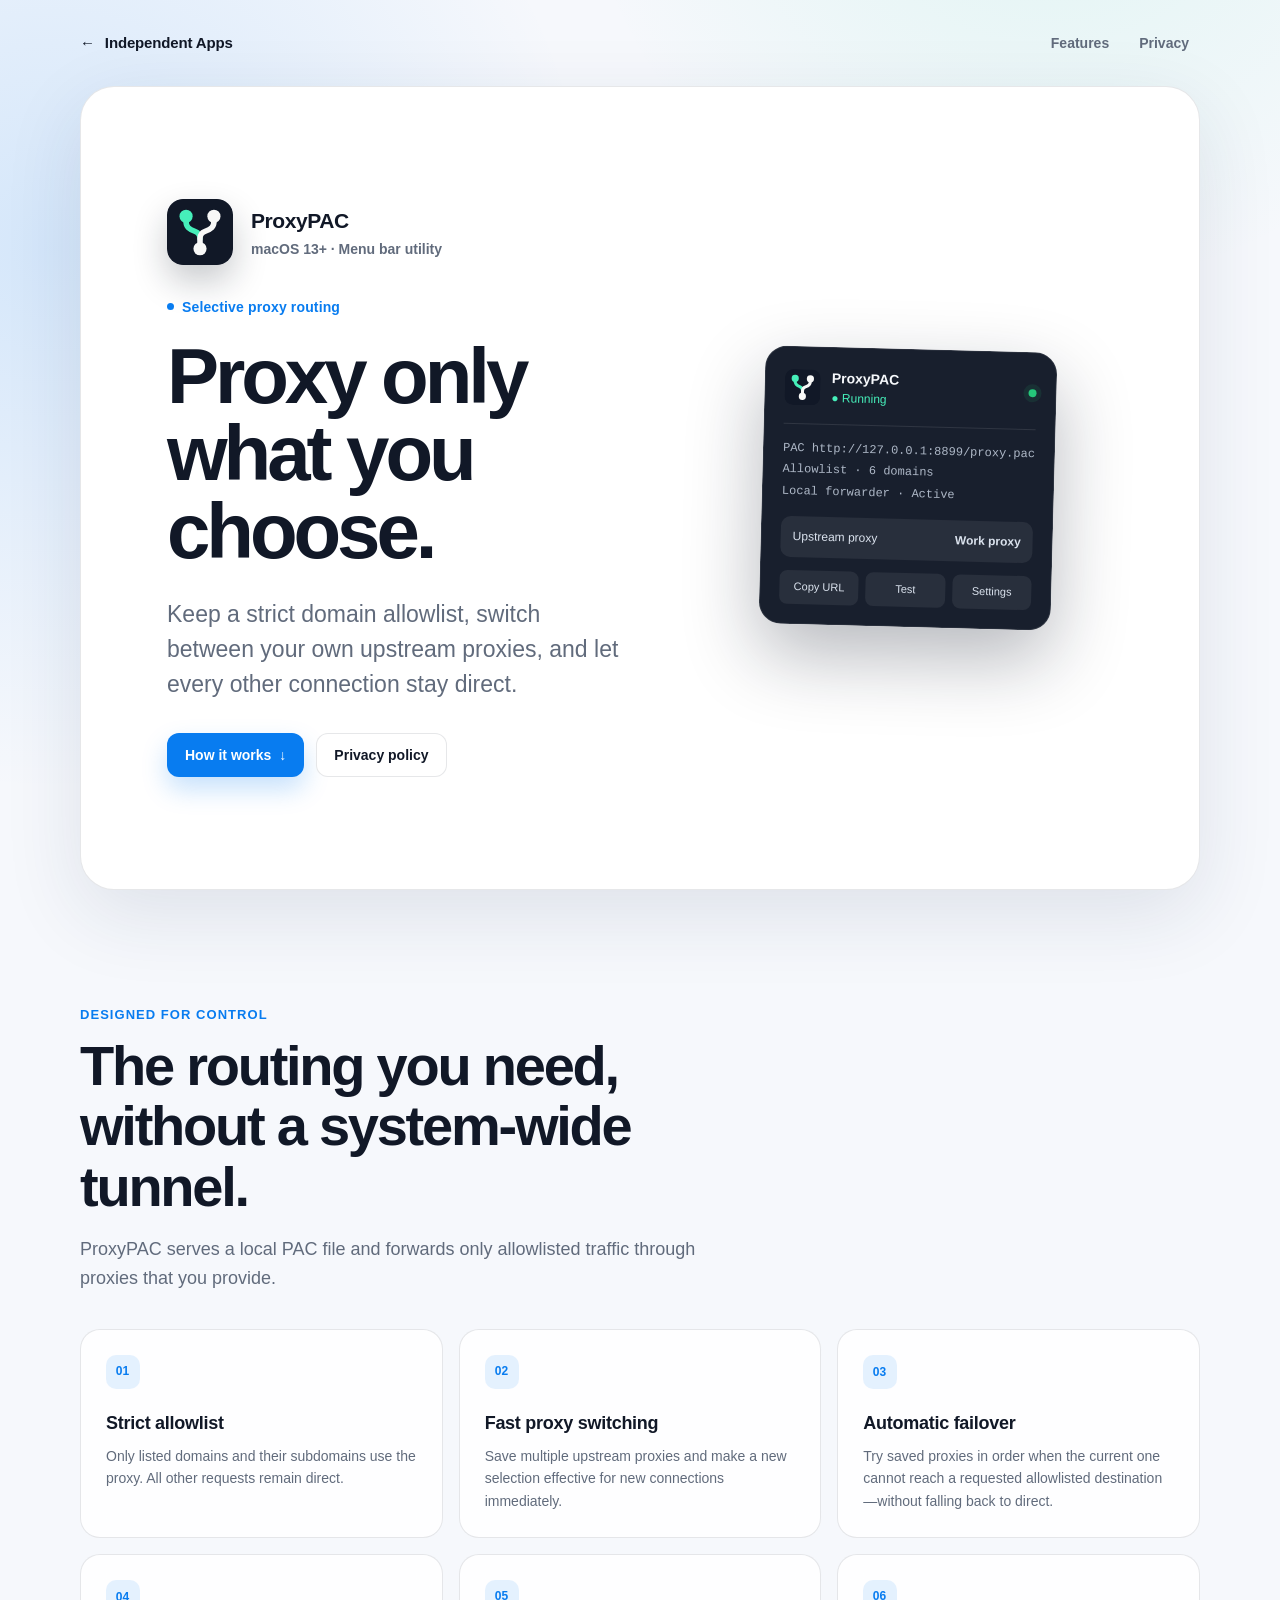
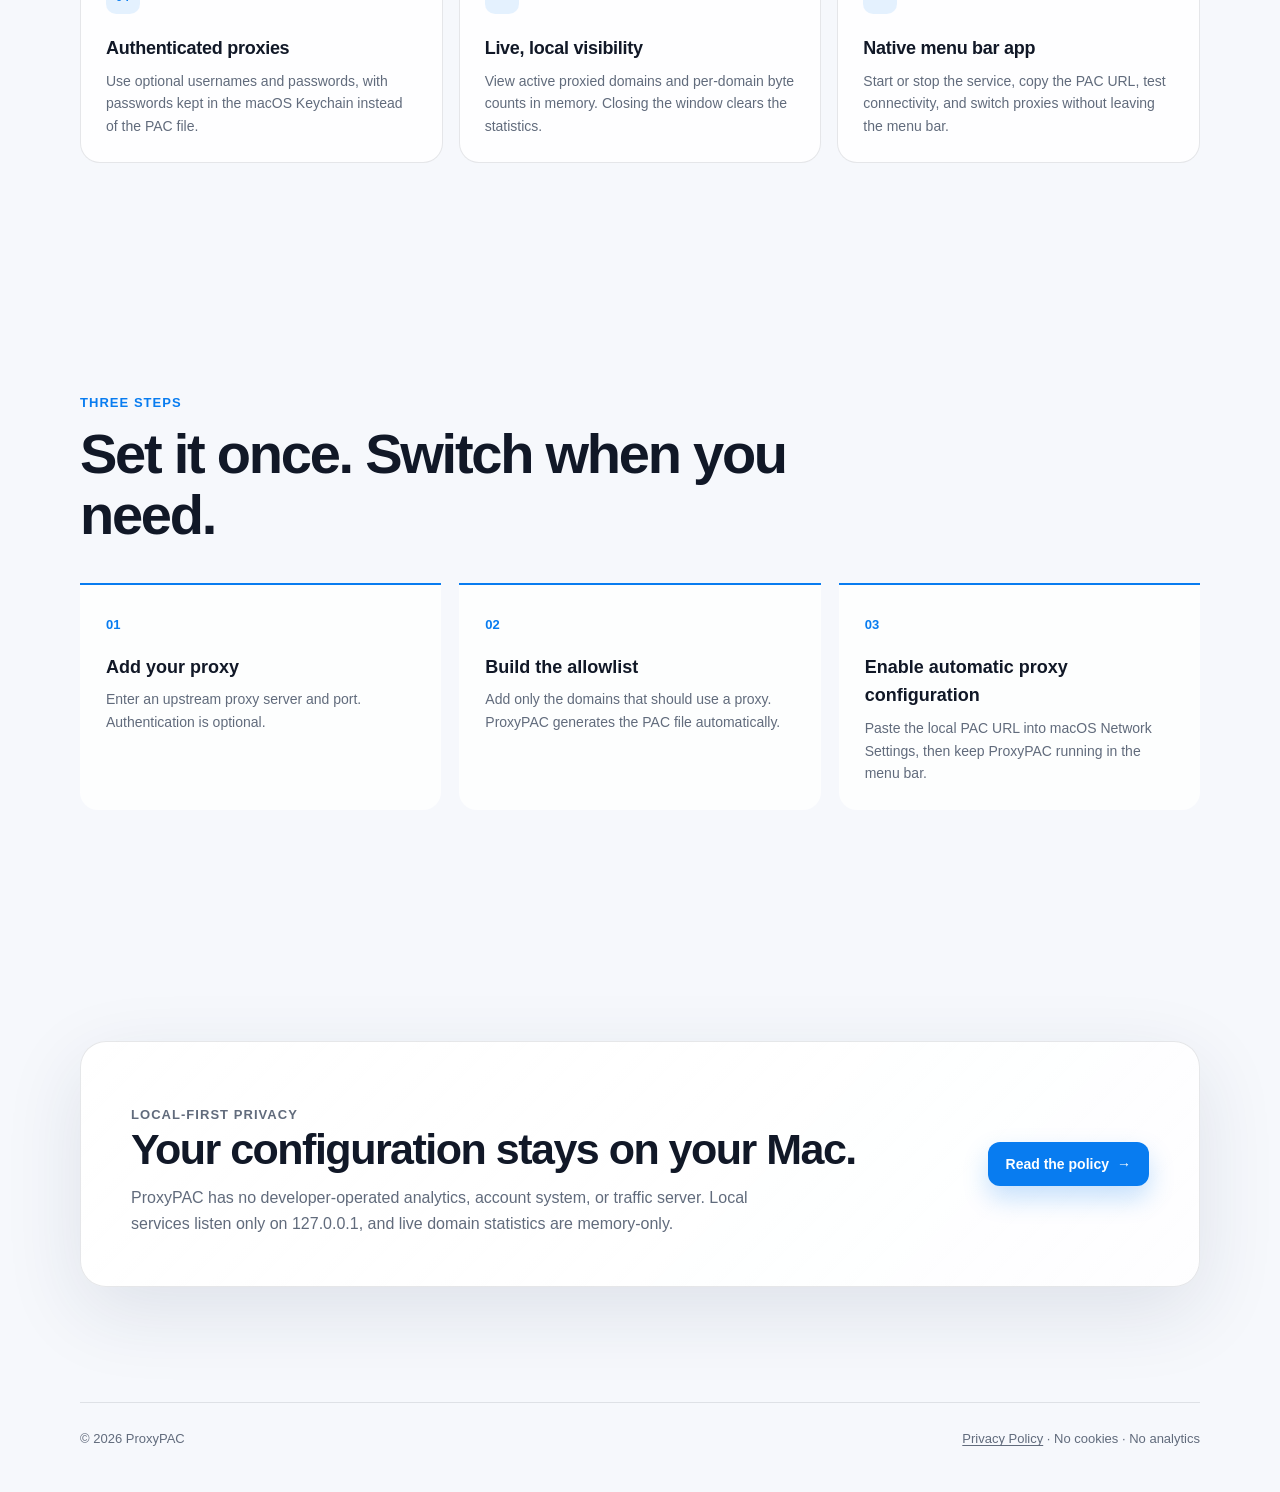
==== proxypac/index.html @ fff3c211 "Add ProxyPAC website and privacy policy Signed-off-by: Lijin Xiong <legion.xiong@gmail.com>" ====
<!doctype html>
<html lang="en">
<head>
  <meta charset="utf-8">
  <meta name="viewport" content="width=device-width, initial-scale=1">
  <meta name="description" content="ProxyPAC is a local-first macOS menu bar app for strict allowlist proxy routing, fast upstream switching, and automatic failover.">
  <meta name="color-scheme" content="light dark">
  <title>ProxyPAC · Selective proxy routing for macOS</title>
  <link rel="canonical" href="https://legionxiong.github.io/proxypac/">
  <link rel="stylesheet" href="/assets/site.css">
  <style>
    .proxy-hero {
      display: grid;
      grid-template-columns: minmax(0, 1.05fr) minmax(330px, 0.95fr);
      gap: clamp(40px, 7vw, 84px);
      align-items: center;
    }

    .proxy-hero::after { display: none; }

    .proxy-lockup {
      display: flex;
      align-items: center;
      gap: 18px;
      margin-bottom: 27px;
    }

    .proxy-lockup img {
      width: 66px;
      height: 66px;
      border-radius: 16px;
      box-shadow: 0 16px 34px rgba(17, 24, 39, 0.23);
    }

    .proxy-lockup p { margin: 0; color: var(--muted); font-size: 14px; font-weight: 650; }

    .proxy-lockup strong {
      display: block;
      color: var(--text);
      font-size: 21px;
      letter-spacing: -0.02em;
    }

    .proxy-title {
      margin: 0;
      font-size: clamp(47px, 7vw, 78px);
      line-height: 0.99;
      letter-spacing: -0.052em;
    }

    .proxy-menu {
      position: relative;
      max-width: 390px;
      margin-inline: auto;
      padding: 19px;
      border: 1px solid rgba(255, 255, 255, 0.1);
      border-radius: 22px;
      color: #f7f9fc;
      background: rgba(17, 24, 39, 0.97);
      box-shadow: 0 30px 75px rgba(17, 24, 39, 0.3);
      transform: rotate(1.5deg);
    }

    .menu-title {
      display: flex;
      align-items: center;
      gap: 11px;
      padding-bottom: 15px;
      border-bottom: 1px solid rgba(255, 255, 255, 0.1);
    }

    .menu-title img { width: 36px; height: 36px; border-radius: 9px; }
    .menu-title strong { display: block; font-size: 14px; }
    .menu-title span { display: block; color: #46efba; font-size: 12px; }

    .status-dot {
      width: 8px;
      height: 8px;
      margin-left: auto;
      border-radius: 50%;
      background: #25c77a;
      box-shadow: 0 0 0 5px rgba(37, 199, 122, 0.1);
    }

    .menu-info {
      display: grid;
      gap: 5px;
      padding-block: 16px;
      color: #aeb8c7;
      font: 12px/1.4 ui-monospace, "SFMono-Regular", Menlo, monospace;
    }

    .menu-picker {
      display: flex;
      justify-content: space-between;
      gap: 16px;
      padding: 11px 12px;
      border-radius: 10px;
      color: #dbe3ee;
      background: rgba(255, 255, 255, 0.07);
      font-size: 12px;
    }

    .menu-actions {
      display: grid;
      grid-template-columns: repeat(3, 1fr);
      gap: 7px;
      margin-top: 13px;
    }

    .menu-actions span {
      padding: 8px 4px;
      border-radius: 8px;
      color: #dbe3ee;
      background: rgba(255, 255, 255, 0.07);
      font-size: 11px;
      text-align: center;
    }

    .steps {
      display: grid;
      grid-template-columns: repeat(3, 1fr);
      gap: 18px;
      margin-top: 38px;
      counter-reset: setup;
    }

    .step {
      padding: 26px;
      border-top: 2px solid var(--accent);
      border-radius: 0 0 18px 18px;
      background: var(--surface);
      counter-increment: setup;
    }

    .step::before { color: var(--accent); content: "0" counter(setup); font-size: 13px; font-weight: 760; }
    .step h3 { margin: 16px 0 7px; font-size: 18px; }
    .step p { margin: 0; color: var(--muted); font-size: 14px; }

    .privacy-banner {
      display: flex;
      align-items: center;
      justify-content: space-between;
      gap: 32px;
      padding: clamp(28px, 5vw, 50px);
      border: 1px solid var(--line);
      border-radius: 26px;
      background: linear-gradient(135deg, var(--surface-strong), var(--surface));
      box-shadow: var(--shadow);
    }

    .privacy-banner h2 {
      margin: 0;
      font-size: clamp(29px, 4vw, 43px);
      line-height: 1.08;
      letter-spacing: -0.035em;
    }

    .privacy-banner p { max-width: 630px; margin: 13px 0 0; color: var(--muted); }

    @media (max-width: 880px) {
      .proxy-hero { grid-template-columns: 1fr; }
      .steps { grid-template-columns: 1fr; }
    }

    @media (max-width: 620px) {
      .proxy-menu { transform: none; }
      .privacy-banner { align-items: flex-start; flex-direction: column; }
    }
  </style>
</head>
<body>
  <header class="site-nav shell">
    <a class="wordmark" href="/" aria-label="Back to Independent Apps">
      <span aria-hidden="true">←</span>
      <span>Independent Apps</span>
    </a>
    <nav class="nav-links" aria-label="ProxyPAC navigation">
      <a href="#features">Features</a>
      <a href="/proxypac/privacy.html">Privacy</a>
    </nav>
  </header>

  <main>
    <section class="hero shell proxy-hero">
      <div>
        <div class="proxy-lockup">
          <img src="/assets/proxypac-icon.svg" alt="ProxyPAC app icon" width="66" height="66">
          <p><strong>ProxyPAC</strong>macOS 13+ · Menu bar utility</p>
        </div>
        <p class="eyebrow">Selective proxy routing</p>
        <h1 class="proxy-title">Proxy only what you choose.</h1>
        <p class="hero-copy">Keep a strict domain allowlist, switch between your own upstream proxies, and let every other connection stay direct.</p>
        <div class="hero-actions">
          <a class="button primary" href="#how-it-works">How it works <span aria-hidden="true">↓</span></a>
          <a class="button" href="/proxypac/privacy.html">Privacy policy</a>
        </div>
      </div>

      <div class="proxy-menu" aria-label="Illustration of the ProxyPAC menu bar interface">
        <div class="menu-title">
          <img src="/assets/proxypac-icon.svg" alt="" width="36" height="36">
          <div><strong>ProxyPAC</strong><span>● Running</span></div>
          <i class="status-dot" aria-hidden="true"></i>
        </div>
        <div class="menu-info">
          <span>PAC http://127.0.0.1:8899/proxy.pac</span>
          <span>Allowlist · 6 domains</span>
          <span>Local forwarder · Active</span>
        </div>
        <div class="menu-picker"><span>Upstream proxy</span><strong>Work proxy</strong></div>
        <div class="menu-actions" aria-hidden="true"><span>Copy URL</span><span>Test</span><span>Settings</span></div>
      </div>
    </section>

    <section class="section-block shell" id="features">
      <p class="section-kicker">Designed for control</p>
      <h2 class="section-title">The routing you need, without a system-wide tunnel.</h2>
      <p class="section-intro">ProxyPAC serves a local PAC file and forwards only allowlisted traffic through proxies that you provide.</p>
      <div class="features-grid">
        <article class="feature-card"><span class="card-number">01</span><h3>Strict allowlist</h3><p>Only listed domains and their subdomains use the proxy. All other requests remain direct.</p></article>
        <article class="feature-card"><span class="card-number">02</span><h3>Fast proxy switching</h3><p>Save multiple upstream proxies and make a new selection effective for new connections immediately.</p></article>
        <article class="feature-card"><span class="card-number">03</span><h3>Automatic failover</h3><p>Try saved proxies in order when the current one cannot reach a requested allowlisted destination—without falling back to direct.</p></article>
        <article class="feature-card"><span class="card-number">04</span><h3>Authenticated proxies</h3><p>Use optional usernames and passwords, with passwords kept in the macOS Keychain instead of the PAC file.</p></article>
        <article class="feature-card"><span class="card-number">05</span><h3>Live, local visibility</h3><p>View active proxied domains and per-domain byte counts in memory. Closing the window clears the statistics.</p></article>
        <article class="feature-card"><span class="card-number">06</span><h3>Native menu bar app</h3><p>Start or stop the service, copy the PAC URL, test connectivity, and switch proxies without leaving the menu bar.</p></article>
      </div>
    </section>

    <section class="section-block shell" id="how-it-works">
      <p class="section-kicker">Three steps</p>
      <h2 class="section-title">Set it once. Switch when you need.</h2>
      <div class="steps">
        <article class="step"><h3>Add your proxy</h3><p>Enter an upstream proxy server and port. Authentication is optional.</p></article>
        <article class="step"><h3>Build the allowlist</h3><p>Add only the domains that should use a proxy. ProxyPAC generates the PAC file automatically.</p></article>
        <article class="step"><h3>Enable automatic proxy configuration</h3><p>Paste the local PAC URL into macOS Network Settings, then keep ProxyPAC running in the menu bar.</p></article>
      </div>
    </section>

    <section class="section-block shell">
      <div class="privacy-banner">
        <div>
          <p class="section-kicker">Local-first privacy</p>
          <h2>Your configuration stays on your Mac.</h2>
          <p>ProxyPAC has no developer-operated analytics, account system, or traffic server. Local services listen only on 127.0.0.1, and live domain statistics are memory-only.</p>
        </div>
        <a class="button primary" href="/proxypac/privacy.html">Read the policy <span aria-hidden="true">→</span></a>
      </div>
    </section>
  </main>

  <footer class="site-footer shell">
    <p>© 2026 ProxyPAC</p>
    <p><a href="/proxypac/privacy.html">Privacy Policy</a> · No cookies · No analytics</p>
  </footer>
</body>
</html>
---- assets/site.css ----
:root {
  color-scheme: light dark;
  --page: #f6f8fc;
  --surface: rgba(255, 255, 255, 0.84);
  --surface-strong: #ffffff;
  --text: #111827;
  --muted: #616b7c;
  --line: rgba(17, 24, 39, 0.1);
  --accent: #087cf0;
  --accent-2: #37d8aa;
  --accent-soft: rgba(8, 124, 240, 0.1);
  --shadow: 0 24px 80px rgba(31, 46, 78, 0.11);
  --content: 1120px;
}

* { box-sizing: border-box; }
html { scroll-behavior: smooth; }

body {
  margin: 0;
  min-height: 100vh;
  color: var(--text);
  background:
    radial-gradient(circle at 82% -6%, rgba(55, 216, 170, 0.12), transparent 30rem),
    radial-gradient(circle at 4% 8%, rgba(8, 124, 240, 0.14), transparent 34rem),
    var(--page);
  font-family: -apple-system, BlinkMacSystemFont, "SF Pro Text", "Segoe UI", sans-serif;
  font-size: 16px;
  line-height: 1.6;
  -webkit-font-smoothing: antialiased;
}

a { color: inherit; }
img { display: block; max-width: 100%; }

.shell {
  width: min(var(--content), calc(100% - 48px));
  margin-inline: auto;
}

.site-nav {
  display: flex;
  align-items: center;
  justify-content: space-between;
  gap: 24px;
  padding-block: 25px;
}

.wordmark {
  display: inline-flex;
  align-items: center;
  gap: 10px;
  color: var(--text);
  font-size: 15px;
  font-weight: 720;
  letter-spacing: -0.01em;
  text-decoration: none;
}

.wordmark-dot {
  width: 11px;
  height: 11px;
  border: 3px solid var(--accent);
  border-radius: 50%;
  box-shadow: 12px 0 0 -3px var(--accent-2);
}

.nav-links { display: flex; align-items: center; gap: 8px; }

.nav-links a {
  padding: 7px 11px;
  border-radius: 9px;
  color: var(--muted);
  font-size: 14px;
  font-weight: 580;
  text-decoration: none;
}

.nav-links a:hover,
.nav-links a:focus-visible {
  color: var(--accent);
  background: var(--accent-soft);
  outline: none;
}

.hero {
  position: relative;
  overflow: hidden;
  padding: clamp(64px, 9vw, 112px) clamp(28px, 7vw, 86px);
  border: 1px solid var(--line);
  border-radius: 34px;
  background: var(--surface-strong);
  box-shadow: var(--shadow);
}

.hero::after {
  position: absolute;
  width: 380px;
  height: 380px;
  right: -145px;
  bottom: -210px;
  border-radius: 50%;
  background: linear-gradient(145deg, rgba(8, 124, 240, 0.2), rgba(55, 216, 170, 0.24));
  content: "";
  pointer-events: none;
}

.eyebrow {
  display: inline-flex;
  align-items: center;
  gap: 8px;
  margin: 0 0 20px;
  color: var(--accent);
  font-size: 14px;
  font-weight: 680;
  letter-spacing: 0.01em;
}

.eyebrow::before {
  width: 7px;
  height: 7px;
  border-radius: 50%;
  background: currentColor;
  content: "";
}

.display-title {
  max-width: 810px;
  margin: 0;
  font-size: clamp(48px, 9vw, 92px);
  line-height: 0.98;
  letter-spacing: -0.055em;
}

.hero-copy {
  max-width: 660px;
  margin: 27px 0 0;
  color: var(--muted);
  font-size: clamp(18px, 2.2vw, 23px);
  line-height: 1.52;
}

.hero-actions { display: flex; flex-wrap: wrap; gap: 12px; margin-top: 31px; }

.button {
  display: inline-flex;
  align-items: center;
  justify-content: center;
  gap: 8px;
  min-height: 44px;
  padding: 10px 17px;
  border: 1px solid var(--line);
  border-radius: 12px;
  color: var(--text);
  background: var(--surface-strong);
  font-size: 14px;
  font-weight: 680;
  text-decoration: none;
  transition: transform 160ms ease, box-shadow 160ms ease;
}

.button.primary {
  border-color: transparent;
  color: white;
  background: var(--accent);
  box-shadow: 0 12px 26px rgba(8, 124, 240, 0.23);
}

.button:hover,
.button:focus-visible {
  transform: translateY(-2px);
  box-shadow: 0 13px 28px rgba(31, 46, 78, 0.14);
  outline: none;
}

.section-block { padding-block: clamp(72px, 9vw, 116px); }

.section-kicker {
  margin: 0 0 10px;
  color: var(--accent);
  font-size: 13px;
  font-weight: 720;
  letter-spacing: 0.08em;
  text-transform: uppercase;
}

.section-title {
  max-width: 720px;
  margin: 0;
  font-size: clamp(34px, 5vw, 56px);
  line-height: 1.08;
  letter-spacing: -0.04em;
}

.section-intro {
  max-width: 660px;
  margin: 18px 0 0;
  color: var(--muted);
  font-size: 18px;
}

.app-grid {
  display: grid;
  grid-template-columns: repeat(2, minmax(0, 1fr));
  gap: 18px;
  margin-top: 40px;
}

.app-card {
  --card-accent: var(--accent);
  min-height: 330px;
  display: flex;
  flex-direction: column;
  padding: clamp(25px, 4vw, 36px);
  border: 1px solid var(--line);
  border-radius: 25px;
  background: var(--surface);
  backdrop-filter: blur(15px);
  transition: transform 180ms ease, box-shadow 180ms ease;
}

.app-card:hover {
  transform: translateY(-3px);
  box-shadow: var(--shadow);
}

.proxy-card {
  color: #f8fafc;
  background: radial-gradient(circle at 92% 4%, rgba(70, 239, 186, 0.2), transparent 20rem), #111827;
  box-shadow: 0 24px 70px rgba(17, 24, 39, 0.18);
}

.app-card-head {
  display: flex;
  align-items: flex-start;
  justify-content: space-between;
  gap: 20px;
}

.app-icon,
.app-monogram {
  width: 68px;
  height: 68px;
  border-radius: 17px;
  box-shadow: 0 14px 32px rgba(17, 24, 39, 0.15);
}

.app-monogram {
  display: grid;
  place-items: center;
  color: white;
  background: linear-gradient(145deg, var(--card-accent), color-mix(in srgb, var(--card-accent) 58%, #111827));
  font-size: 20px;
  font-weight: 780;
  letter-spacing: -0.04em;
}

.app-status {
  padding: 5px 9px;
  border: 1px solid var(--line);
  border-radius: 999px;
  color: var(--muted);
  background: rgba(127, 127, 127, 0.06);
  font-size: 11px;
  font-weight: 680;
}

.proxy-card .app-status {
  border-color: rgba(255, 255, 255, 0.12);
  color: #aef4da;
  background: rgba(70, 239, 186, 0.08);
}

.app-title {
  margin: 24px 0 0;
  font-size: clamp(29px, 4vw, 39px);
  line-height: 1.04;
  letter-spacing: -0.04em;
}

.app-copy {
  max-width: 520px;
  margin: 13px 0 26px;
  color: var(--muted);
  font-size: 15px;
}

.proxy-card .app-copy { color: #b9c2d1; }

.app-links {
  display: flex;
  flex-wrap: wrap;
  align-items: center;
  gap: 9px;
  margin-top: auto;
}

.app-link {
  display: inline-flex;
  align-items: center;
  gap: 7px;
  min-height: 38px;
  padding: 7px 11px;
  border-radius: 10px;
  color: var(--accent);
  background: var(--accent-soft);
  font-size: 13px;
  font-weight: 680;
  text-decoration: none;
}

.proxy-card .app-link {
  color: #fff;
  background: rgba(255, 255, 255, 0.09);
}

.app-link:hover,
.app-link:focus-visible {
  background: color-mix(in srgb, var(--accent-soft) 70%, var(--surface-strong));
  outline: none;
}

.proxy-card .app-link:hover,
.proxy-card .app-link:focus-visible { background: rgba(255, 255, 255, 0.15); }

.coming-note { color: var(--muted); font-size: 12px; }

.values-grid,
.features-grid {
  display: grid;
  grid-template-columns: repeat(3, minmax(0, 1fr));
  gap: 16px;
  margin-top: 36px;
}

.value-card,
.feature-card {
  padding: 25px;
  border: 1px solid var(--line);
  border-radius: 20px;
  background: var(--surface);
  backdrop-filter: blur(15px);
}

.card-number {
  display: grid;
  width: 34px;
  height: 34px;
  place-items: center;
  border-radius: 10px;
  color: var(--accent);
  background: var(--accent-soft);
  font-size: 12px;
  font-weight: 760;
}

.value-card h3, .feature-card h3 { margin: 20px 0 7px; font-size: 18px; letter-spacing: -0.015em; }
.value-card p, .feature-card p { margin: 0; color: var(--muted); font-size: 14px; }

.site-footer {
  display: flex;
  align-items: center;
  justify-content: space-between;
  gap: 20px;
  padding-block: 26px 42px;
  border-top: 1px solid var(--line);
  color: var(--muted);
  font-size: 13px;
}

.site-footer p { margin: 0; }
.site-footer a { text-underline-offset: 0.18em; }

@media (prefers-color-scheme: dark) {
  :root {
    --page: #0b1018;
    --surface: rgba(24, 31, 43, 0.84);
    --surface-strong: #151c27;
    --text: #f4f7fb;
    --muted: #a7b1c0;
    --line: rgba(255, 255, 255, 0.1);
    --accent: #55a7ff;
    --accent-soft: rgba(85, 167, 255, 0.13);
    --shadow: 0 24px 80px rgba(0, 0, 0, 0.28);
  }
}

@media (max-width: 820px) {
  .app-grid { grid-template-columns: 1fr; }
  .values-grid, .features-grid { grid-template-columns: 1fr; }
}

@media (max-width: 560px) {
  .shell { width: min(var(--content), calc(100% - 28px)); }
  .site-nav { padding-block: 18px; }
  .nav-links a:not(:last-child) { display: none; }
  .hero { padding: 52px 24px; border-radius: 24px; }
  .display-title { font-size: clamp(44px, 14vw, 66px); }
  .app-card { min-height: 300px; border-radius: 22px; }
  .site-footer { align-items: flex-start; flex-direction: column; }
}

@media (prefers-reduced-motion: reduce) {
  html { scroll-behavior: auto; }
  .button, .app-card { transition: none; }
}
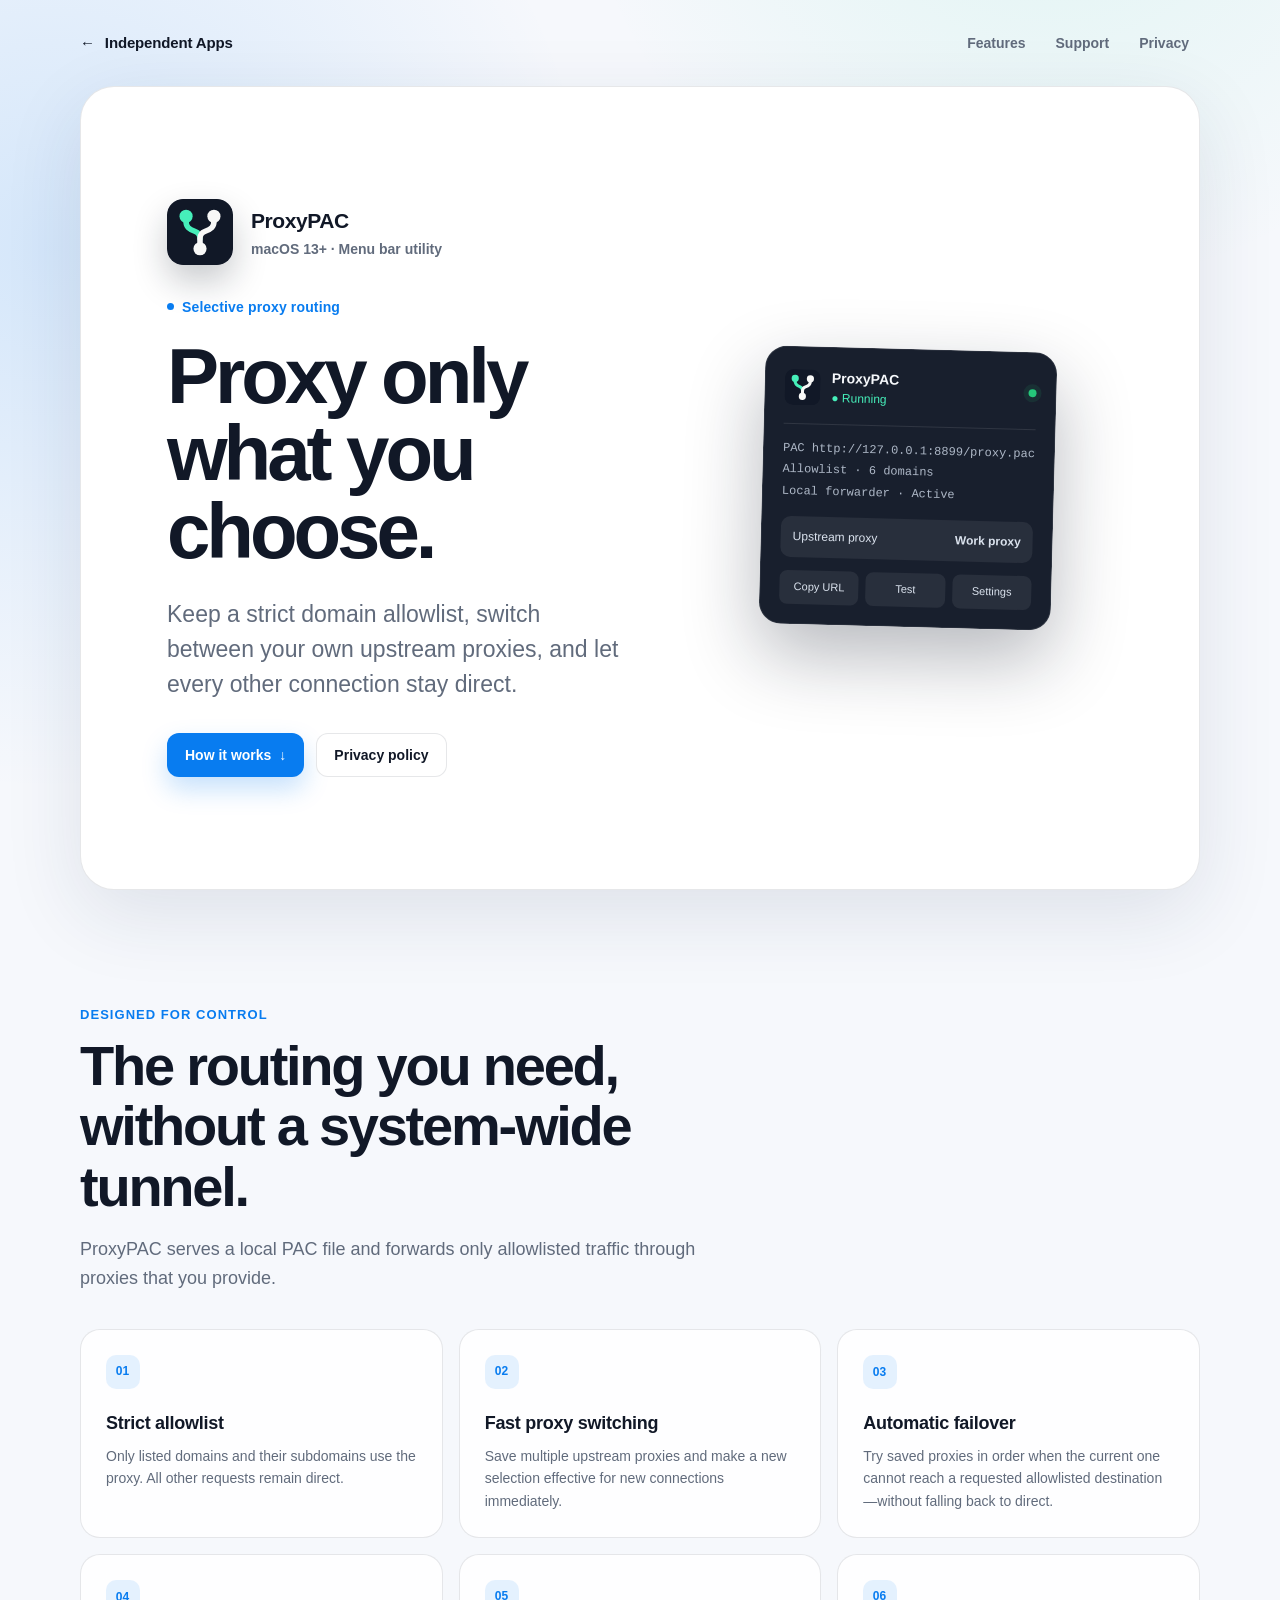
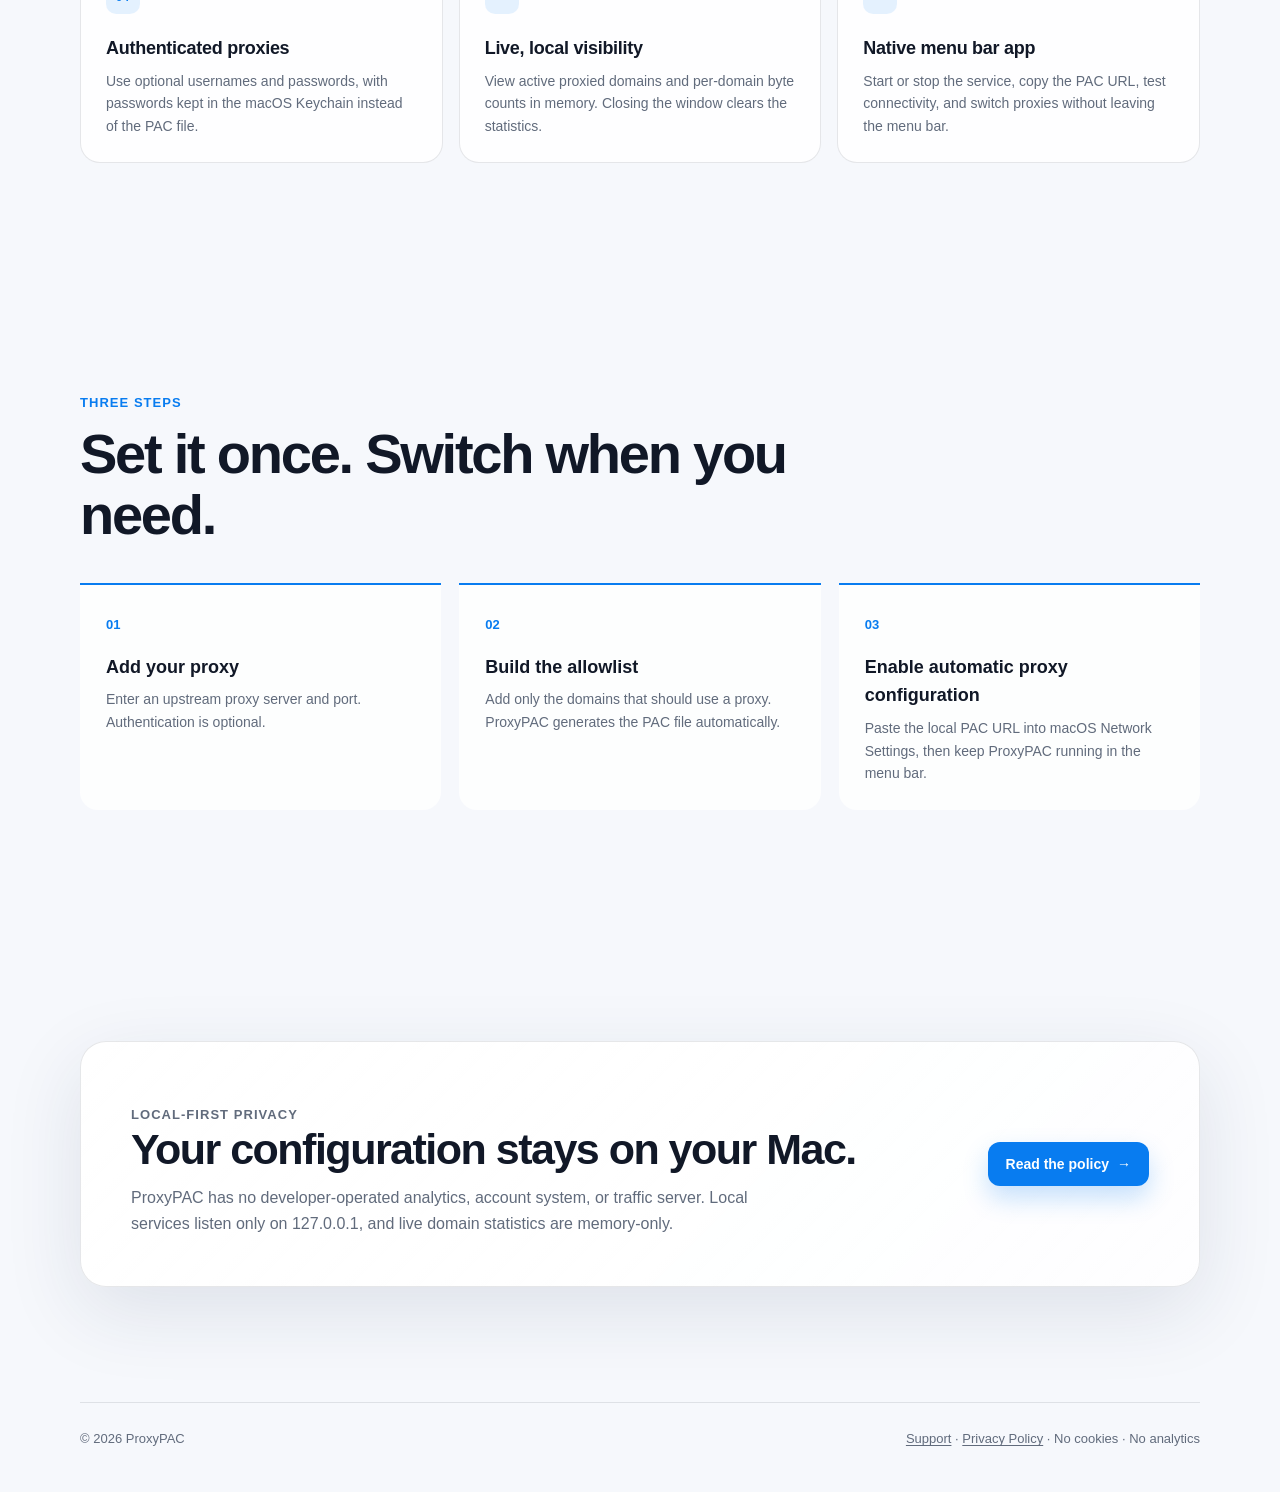
==== commit 1db7b453: "Add ProxyPAC support page Signed-off-by: Lijin Xiong <legion.xiong@gmail.com>" ====
--- a/proxypac/index.html
+++ b/proxypac/index.html
@@ -177,6 +177,7 @@
     </a>
     <nav class="nav-links" aria-label="ProxyPAC navigation">
       <a href="#features">Features</a>
+      <a href="/proxypac/support.html">Support</a>
       <a href="/proxypac/privacy.html">Privacy</a>
     </nav>
   </header>
@@ -251,7 +252,7 @@
 
   <footer class="site-footer shell">
     <p>© 2026 ProxyPAC</p>
-    <p><a href="/proxypac/privacy.html">Privacy Policy</a> · No cookies · No analytics</p>
+    <p><a href="/proxypac/support.html">Support</a> · <a href="/proxypac/privacy.html">Privacy Policy</a> · No cookies · No analytics</p>
   </footer>
 </body>
 </html>
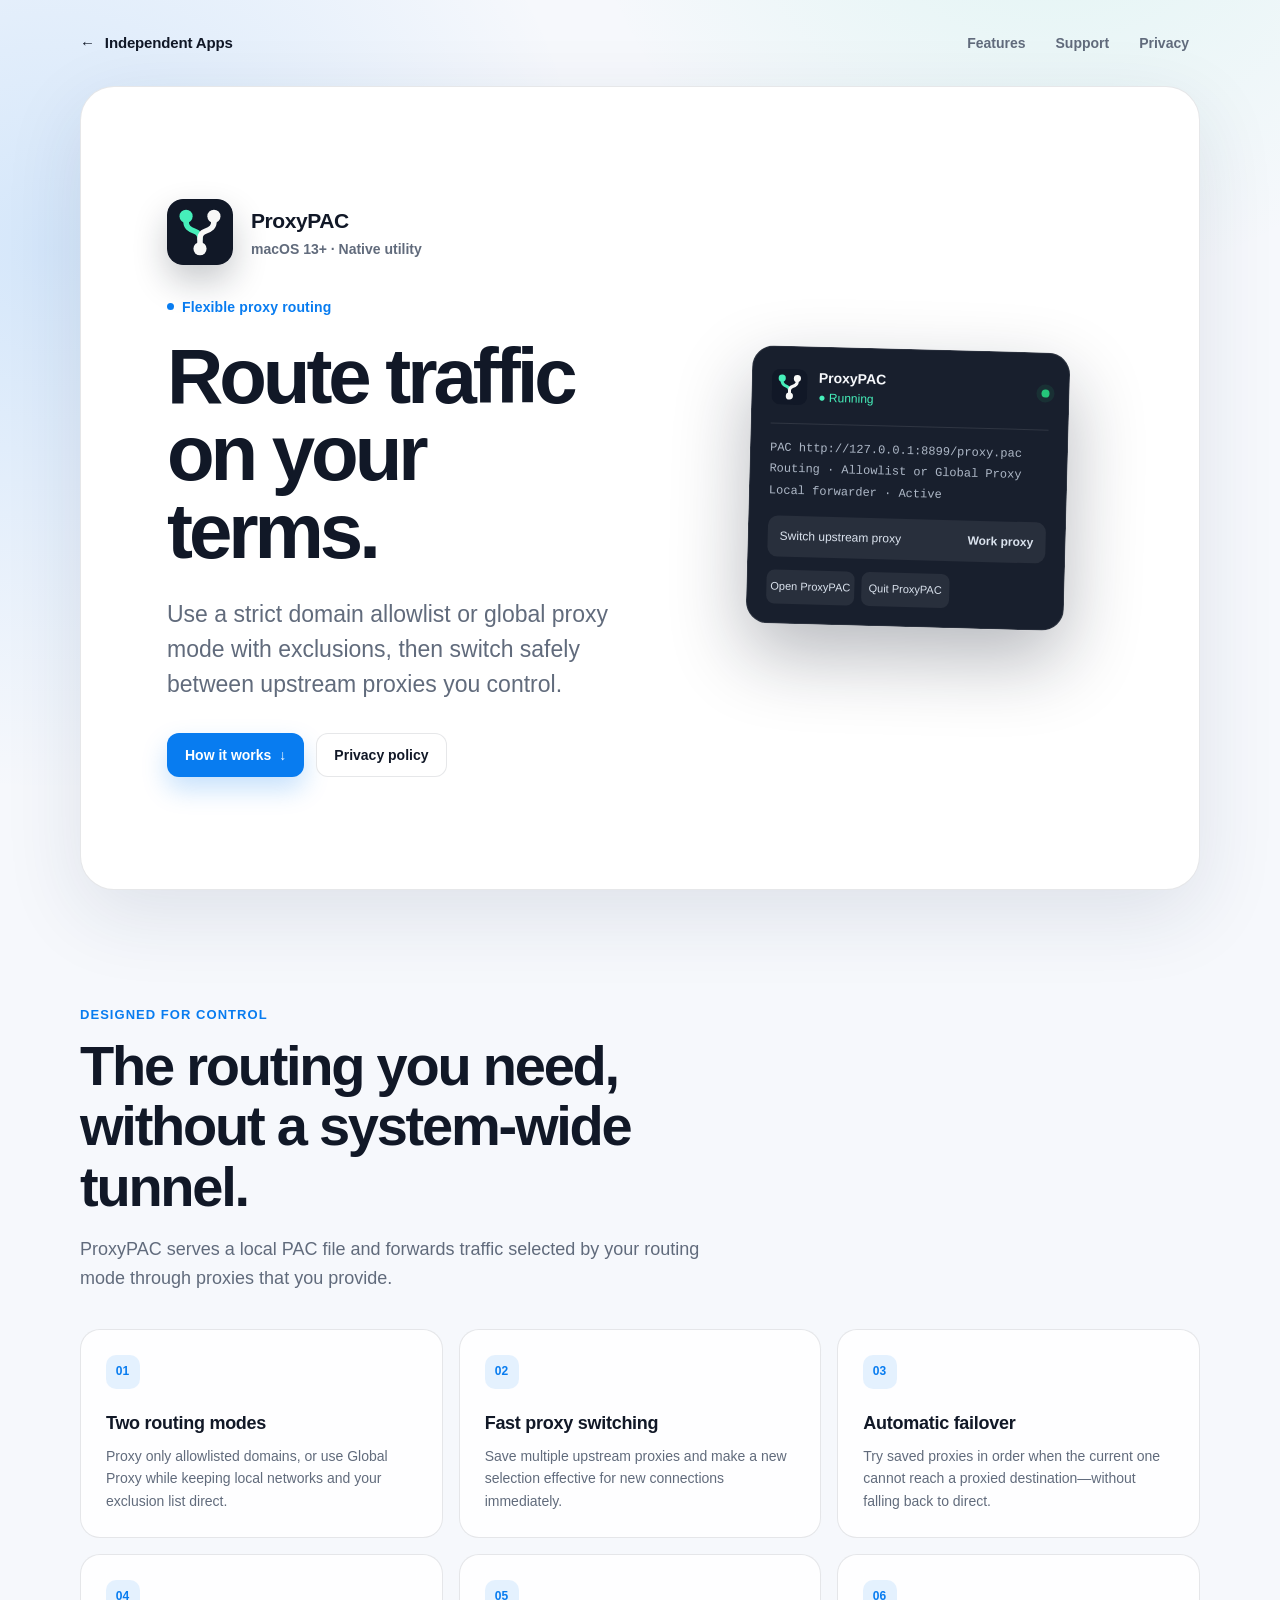
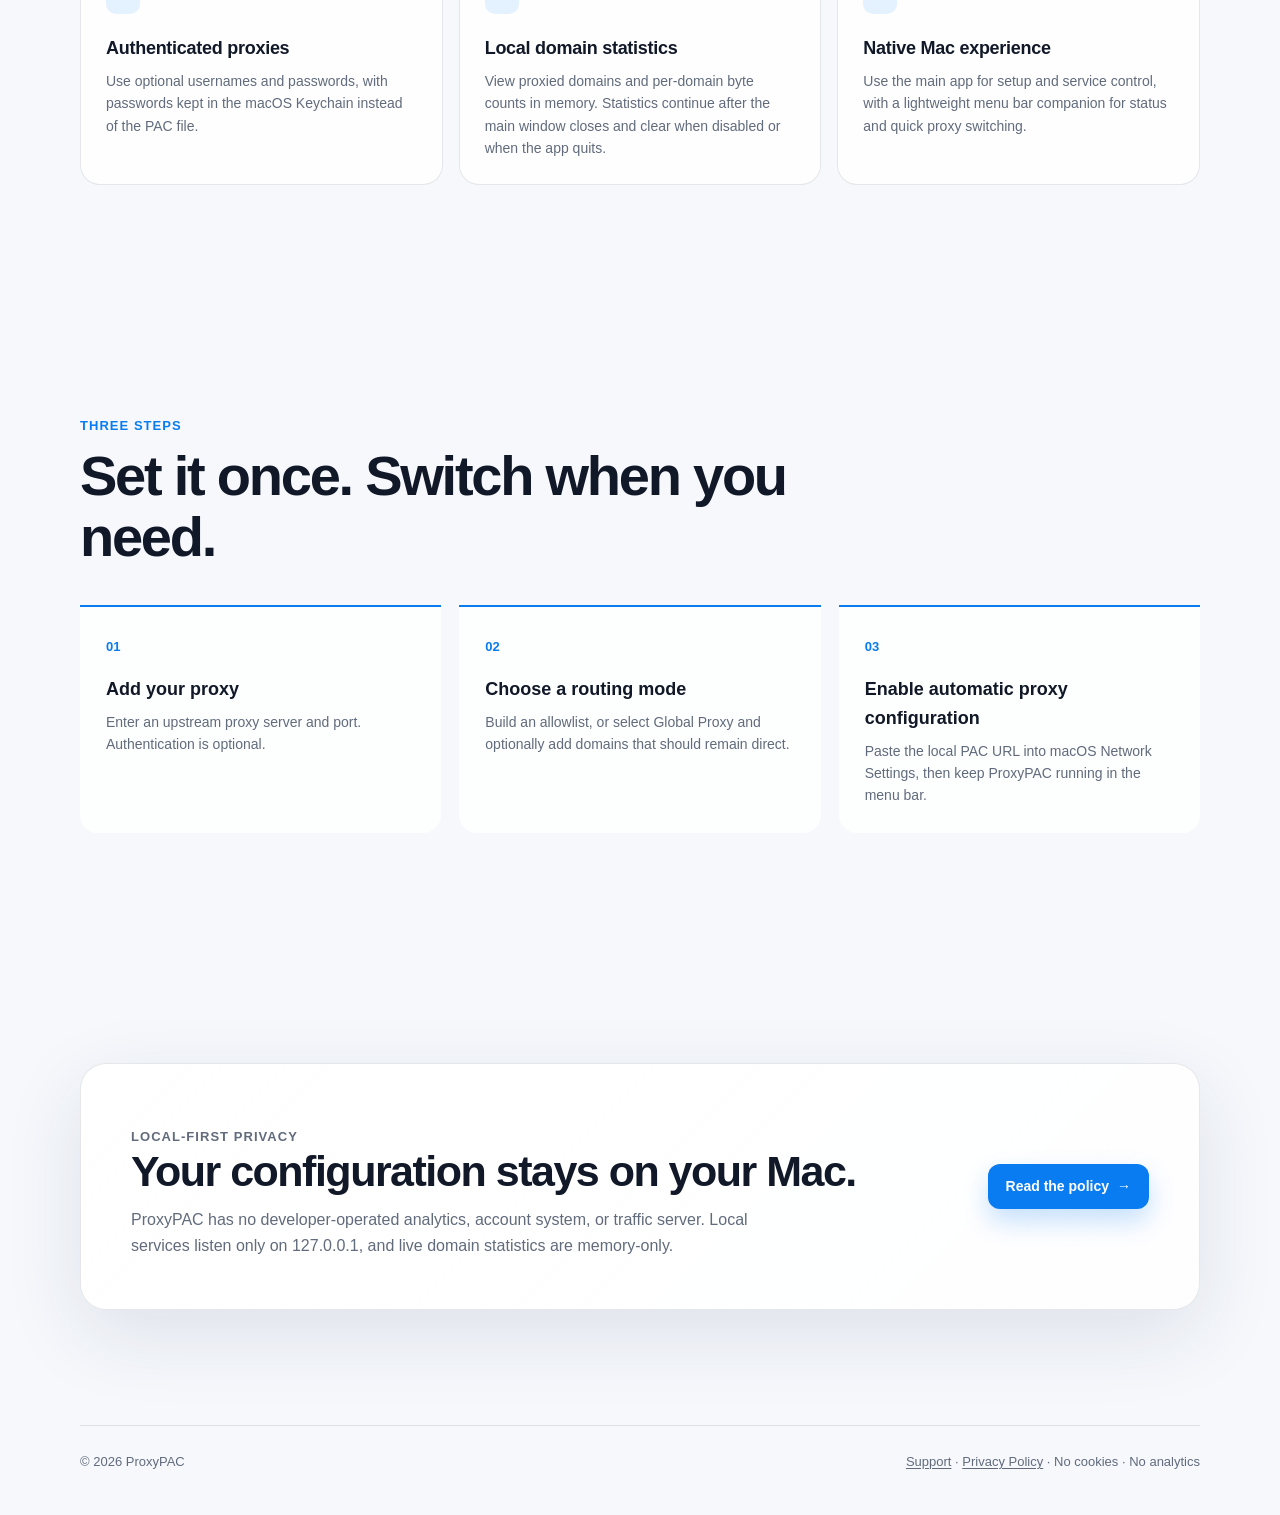
==== commit 84721cdc: "Update ProxyPAC release pages Align the privacy policy, product overview, and support guidance with " ====
--- a/proxypac/index.html
+++ b/proxypac/index.html
@@ -3,7 +3,7 @@
 <head>
   <meta charset="utf-8">
   <meta name="viewport" content="width=device-width, initial-scale=1">
-  <meta name="description" content="ProxyPAC is a local-first macOS menu bar app for strict allowlist proxy routing, fast upstream switching, and automatic failover.">
+  <meta name="description" content="ProxyPAC is a local-first macOS app for allowlist or global proxy routing, upstream switching, authenticated proxies, and automatic failover.">
   <meta name="color-scheme" content="light dark">
   <title>ProxyPAC · Selective proxy routing for macOS</title>
   <link rel="canonical" href="https://legionxiong.github.io/proxypac/">
@@ -187,11 +187,11 @@
       <div>
         <div class="proxy-lockup">
           <img src="/assets/proxypac-icon.svg" alt="ProxyPAC app icon" width="66" height="66">
-          <p><strong>ProxyPAC</strong>macOS 13+ · Menu bar utility</p>
-        </div>
-        <p class="eyebrow">Selective proxy routing</p>
-        <h1 class="proxy-title">Proxy only what you choose.</h1>
-        <p class="hero-copy">Keep a strict domain allowlist, switch between your own upstream proxies, and let every other connection stay direct.</p>
+          <p><strong>ProxyPAC</strong>macOS 13+ · Native utility</p>
+        </div>
+        <p class="eyebrow">Flexible proxy routing</p>
+        <h1 class="proxy-title">Route traffic on your terms.</h1>
+        <p class="hero-copy">Use a strict domain allowlist or global proxy mode with exclusions, then switch safely between upstream proxies you control.</p>
         <div class="hero-actions">
           <a class="button primary" href="#how-it-works">How it works <span aria-hidden="true">↓</span></a>
           <a class="button" href="/proxypac/privacy.html">Privacy policy</a>
@@ -206,25 +206,25 @@
         </div>
         <div class="menu-info">
           <span>PAC http://127.0.0.1:8899/proxy.pac</span>
-          <span>Allowlist · 6 domains</span>
+          <span>Routing · Allowlist or Global Proxy</span>
           <span>Local forwarder · Active</span>
         </div>
-        <div class="menu-picker"><span>Upstream proxy</span><strong>Work proxy</strong></div>
-        <div class="menu-actions" aria-hidden="true"><span>Copy URL</span><span>Test</span><span>Settings</span></div>
+        <div class="menu-picker"><span>Switch upstream proxy</span><strong>Work proxy</strong></div>
+        <div class="menu-actions" aria-hidden="true"><span>Open ProxyPAC</span><span>Quit ProxyPAC</span></div>
       </div>
     </section>
 
     <section class="section-block shell" id="features">
       <p class="section-kicker">Designed for control</p>
       <h2 class="section-title">The routing you need, without a system-wide tunnel.</h2>
-      <p class="section-intro">ProxyPAC serves a local PAC file and forwards only allowlisted traffic through proxies that you provide.</p>
+      <p class="section-intro">ProxyPAC serves a local PAC file and forwards traffic selected by your routing mode through proxies that you provide.</p>
       <div class="features-grid">
-        <article class="feature-card"><span class="card-number">01</span><h3>Strict allowlist</h3><p>Only listed domains and their subdomains use the proxy. All other requests remain direct.</p></article>
+        <article class="feature-card"><span class="card-number">01</span><h3>Two routing modes</h3><p>Proxy only allowlisted domains, or use Global Proxy while keeping local networks and your exclusion list direct.</p></article>
         <article class="feature-card"><span class="card-number">02</span><h3>Fast proxy switching</h3><p>Save multiple upstream proxies and make a new selection effective for new connections immediately.</p></article>
-        <article class="feature-card"><span class="card-number">03</span><h3>Automatic failover</h3><p>Try saved proxies in order when the current one cannot reach a requested allowlisted destination—without falling back to direct.</p></article>
+        <article class="feature-card"><span class="card-number">03</span><h3>Automatic failover</h3><p>Try saved proxies in order when the current one cannot reach a proxied destination—without falling back to direct.</p></article>
         <article class="feature-card"><span class="card-number">04</span><h3>Authenticated proxies</h3><p>Use optional usernames and passwords, with passwords kept in the macOS Keychain instead of the PAC file.</p></article>
-        <article class="feature-card"><span class="card-number">05</span><h3>Live, local visibility</h3><p>View active proxied domains and per-domain byte counts in memory. Closing the window clears the statistics.</p></article>
-        <article class="feature-card"><span class="card-number">06</span><h3>Native menu bar app</h3><p>Start or stop the service, copy the PAC URL, test connectivity, and switch proxies without leaving the menu bar.</p></article>
+        <article class="feature-card"><span class="card-number">05</span><h3>Local domain statistics</h3><p>View proxied domains and per-domain byte counts in memory. Statistics continue after the main window closes and clear when disabled or when the app quits.</p></article>
+        <article class="feature-card"><span class="card-number">06</span><h3>Native Mac experience</h3><p>Use the main app for setup and service control, with a lightweight menu bar companion for status and quick proxy switching.</p></article>
       </div>
     </section>
 
@@ -233,7 +233,7 @@
       <h2 class="section-title">Set it once. Switch when you need.</h2>
       <div class="steps">
         <article class="step"><h3>Add your proxy</h3><p>Enter an upstream proxy server and port. Authentication is optional.</p></article>
-        <article class="step"><h3>Build the allowlist</h3><p>Add only the domains that should use a proxy. ProxyPAC generates the PAC file automatically.</p></article>
+        <article class="step"><h3>Choose a routing mode</h3><p>Build an allowlist, or select Global Proxy and optionally add domains that should remain direct.</p></article>
         <article class="step"><h3>Enable automatic proxy configuration</h3><p>Paste the local PAC URL into macOS Network Settings, then keep ProxyPAC running in the menu bar.</p></article>
       </div>
     </section>
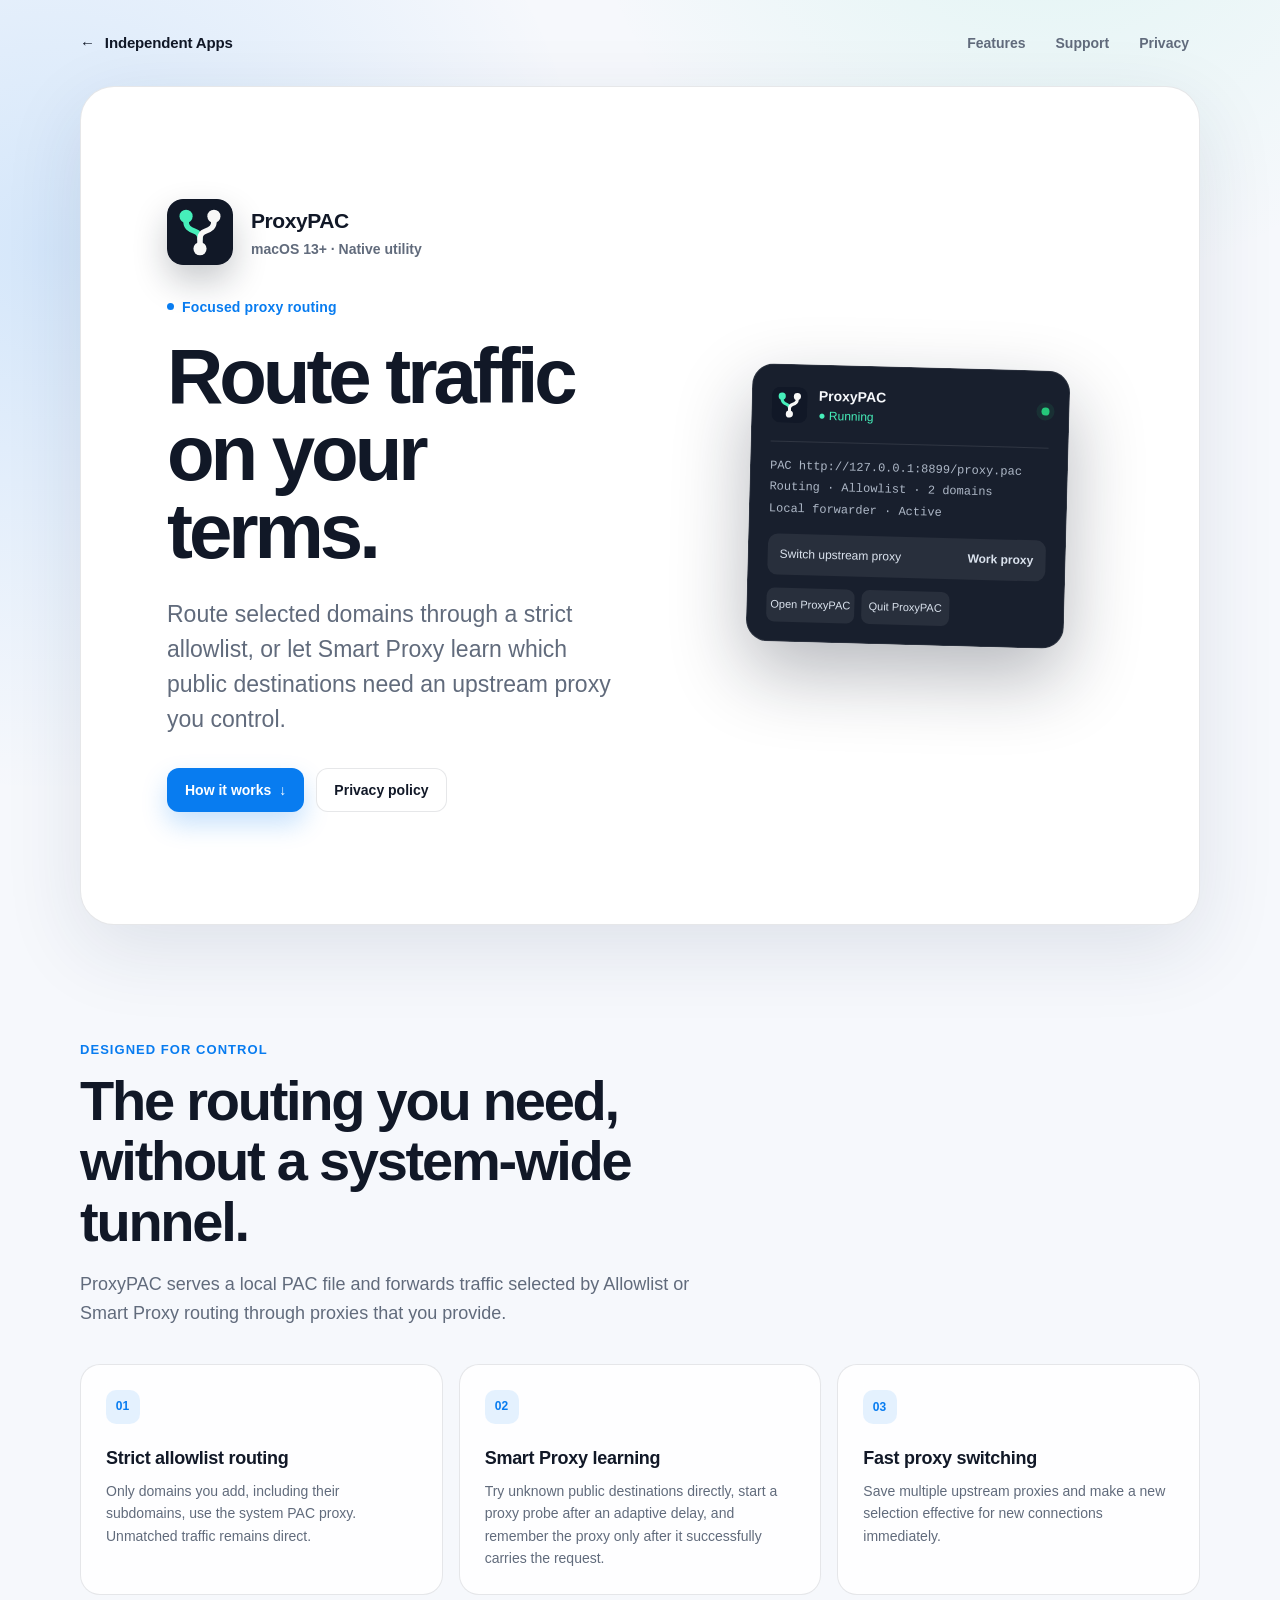
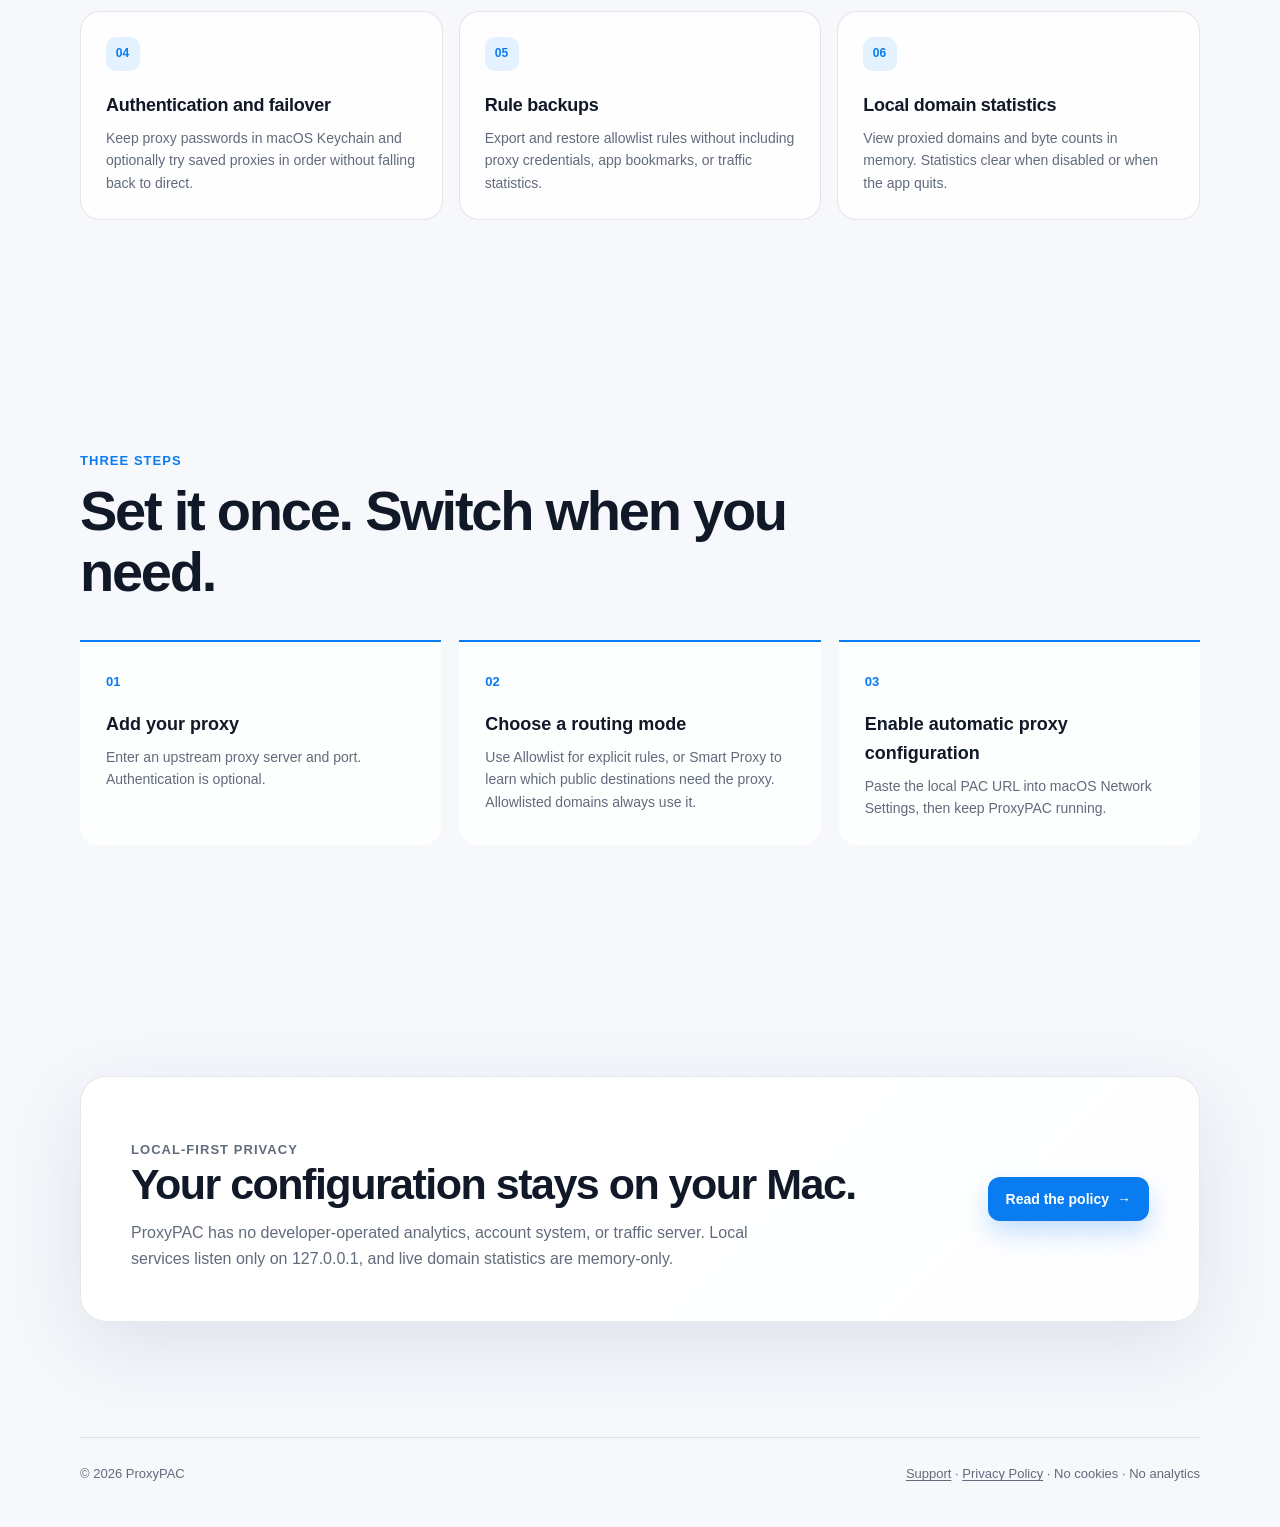
==== commit ffec701d: "docs: update ProxyPAC release and privacy pages" ====
--- a/proxypac/index.html
+++ b/proxypac/index.html
@@ -3,7 +3,7 @@
 <head>
   <meta charset="utf-8">
   <meta name="viewport" content="width=device-width, initial-scale=1">
-  <meta name="description" content="ProxyPAC is a local-first macOS app for allowlist or global proxy routing, upstream switching, authenticated proxies, and automatic failover.">
+  <meta name="description" content="ProxyPAC is a local-first macOS app for allowlist and Smart Proxy routing, rule backups, authenticated proxies, and automatic failover.">
   <meta name="color-scheme" content="light dark">
   <title>ProxyPAC · Selective proxy routing for macOS</title>
   <link rel="canonical" href="https://legionxiong.github.io/proxypac/">
@@ -189,9 +189,9 @@
           <img src="/assets/proxypac-icon.svg" alt="ProxyPAC app icon" width="66" height="66">
           <p><strong>ProxyPAC</strong>macOS 13+ · Native utility</p>
         </div>
-        <p class="eyebrow">Flexible proxy routing</p>
+        <p class="eyebrow">Focused proxy routing</p>
         <h1 class="proxy-title">Route traffic on your terms.</h1>
-        <p class="hero-copy">Use a strict domain allowlist or global proxy mode with exclusions, then switch safely between upstream proxies you control.</p>
+        <p class="hero-copy">Route selected domains through a strict allowlist, or let Smart Proxy learn which public destinations need an upstream proxy you control.</p>
         <div class="hero-actions">
           <a class="button primary" href="#how-it-works">How it works <span aria-hidden="true">↓</span></a>
           <a class="button" href="/proxypac/privacy.html">Privacy policy</a>
@@ -206,7 +206,7 @@
         </div>
         <div class="menu-info">
           <span>PAC http://127.0.0.1:8899/proxy.pac</span>
-          <span>Routing · Allowlist or Global Proxy</span>
+          <span>Routing · Allowlist · 2 domains</span>
           <span>Local forwarder · Active</span>
         </div>
         <div class="menu-picker"><span>Switch upstream proxy</span><strong>Work proxy</strong></div>
@@ -217,14 +217,14 @@
     <section class="section-block shell" id="features">
       <p class="section-kicker">Designed for control</p>
       <h2 class="section-title">The routing you need, without a system-wide tunnel.</h2>
-      <p class="section-intro">ProxyPAC serves a local PAC file and forwards traffic selected by your routing mode through proxies that you provide.</p>
+      <p class="section-intro">ProxyPAC serves a local PAC file and forwards traffic selected by Allowlist or Smart Proxy routing through proxies that you provide.</p>
       <div class="features-grid">
-        <article class="feature-card"><span class="card-number">01</span><h3>Two routing modes</h3><p>Proxy only allowlisted domains, or use Global Proxy while keeping local networks and your exclusion list direct.</p></article>
-        <article class="feature-card"><span class="card-number">02</span><h3>Fast proxy switching</h3><p>Save multiple upstream proxies and make a new selection effective for new connections immediately.</p></article>
-        <article class="feature-card"><span class="card-number">03</span><h3>Automatic failover</h3><p>Try saved proxies in order when the current one cannot reach a proxied destination—without falling back to direct.</p></article>
-        <article class="feature-card"><span class="card-number">04</span><h3>Authenticated proxies</h3><p>Use optional usernames and passwords, with passwords kept in the macOS Keychain instead of the PAC file.</p></article>
-        <article class="feature-card"><span class="card-number">05</span><h3>Local domain statistics</h3><p>View proxied domains and per-domain byte counts in memory. Statistics continue after the main window closes and clear when disabled or when the app quits.</p></article>
-        <article class="feature-card"><span class="card-number">06</span><h3>Native Mac experience</h3><p>Use the main app for setup and service control, with a lightweight menu bar companion for status and quick proxy switching.</p></article>
+        <article class="feature-card"><span class="card-number">01</span><h3>Strict allowlist routing</h3><p>Only domains you add, including their subdomains, use the system PAC proxy. Unmatched traffic remains direct.</p></article>
+        <article class="feature-card"><span class="card-number">02</span><h3>Smart Proxy learning</h3><p>Try unknown public destinations directly, start a proxy probe after an adaptive delay, and remember the proxy only after it successfully carries the request.</p></article>
+        <article class="feature-card"><span class="card-number">03</span><h3>Fast proxy switching</h3><p>Save multiple upstream proxies and make a new selection effective for new connections immediately.</p></article>
+        <article class="feature-card"><span class="card-number">04</span><h3>Authentication and failover</h3><p>Keep proxy passwords in macOS Keychain and optionally try saved proxies in order without falling back to direct.</p></article>
+        <article class="feature-card"><span class="card-number">05</span><h3>Rule backups</h3><p>Export and restore allowlist rules without including proxy credentials, app bookmarks, or traffic statistics.</p></article>
+        <article class="feature-card"><span class="card-number">06</span><h3>Local domain statistics</h3><p>View proxied domains and byte counts in memory. Statistics clear when disabled or when the app quits.</p></article>
       </div>
     </section>
 
@@ -233,8 +233,8 @@
       <h2 class="section-title">Set it once. Switch when you need.</h2>
       <div class="steps">
         <article class="step"><h3>Add your proxy</h3><p>Enter an upstream proxy server and port. Authentication is optional.</p></article>
-        <article class="step"><h3>Choose a routing mode</h3><p>Build an allowlist, or select Global Proxy and optionally add domains that should remain direct.</p></article>
-        <article class="step"><h3>Enable automatic proxy configuration</h3><p>Paste the local PAC URL into macOS Network Settings, then keep ProxyPAC running in the menu bar.</p></article>
+        <article class="step"><h3>Choose a routing mode</h3><p>Use Allowlist for explicit rules, or Smart Proxy to learn which public destinations need the proxy. Allowlisted domains always use it.</p></article>
+        <article class="step"><h3>Enable automatic proxy configuration</h3><p>Paste the local PAC URL into macOS Network Settings, then keep ProxyPAC running.</p></article>
       </div>
     </section>
 
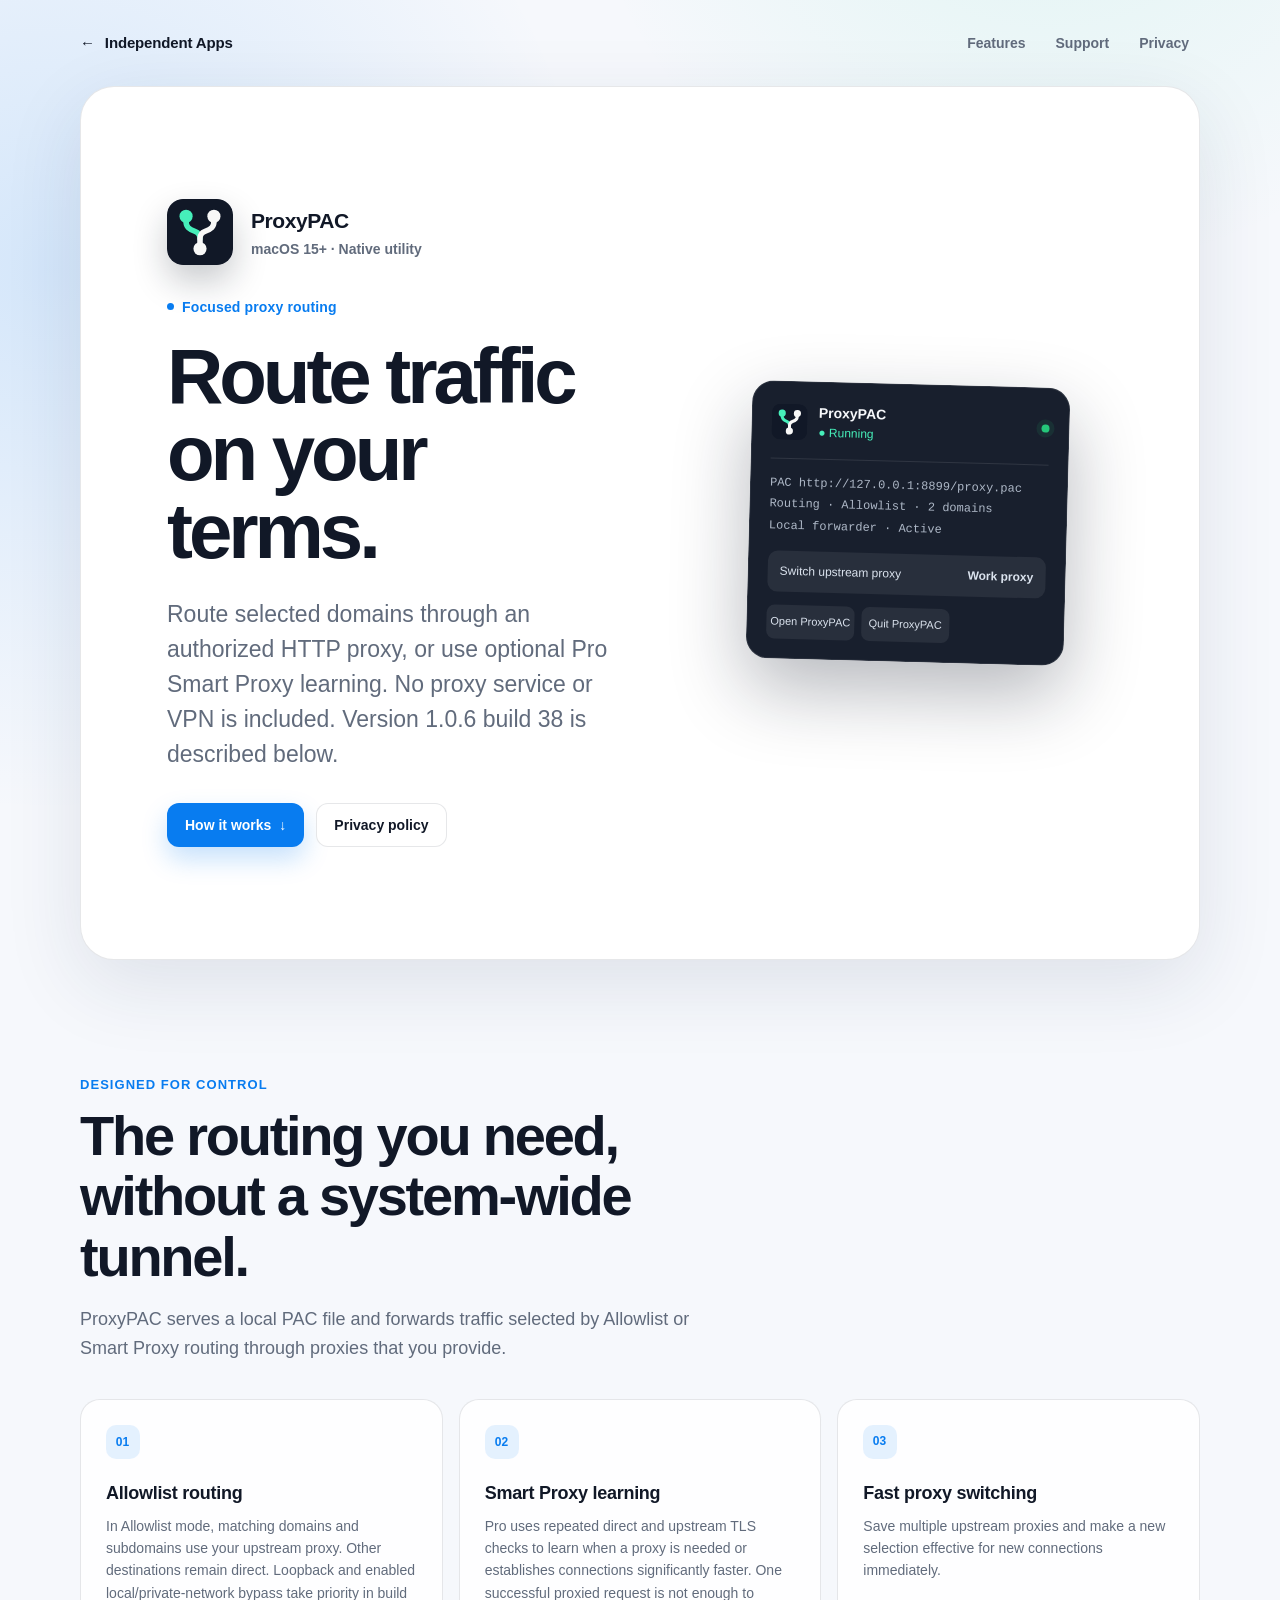
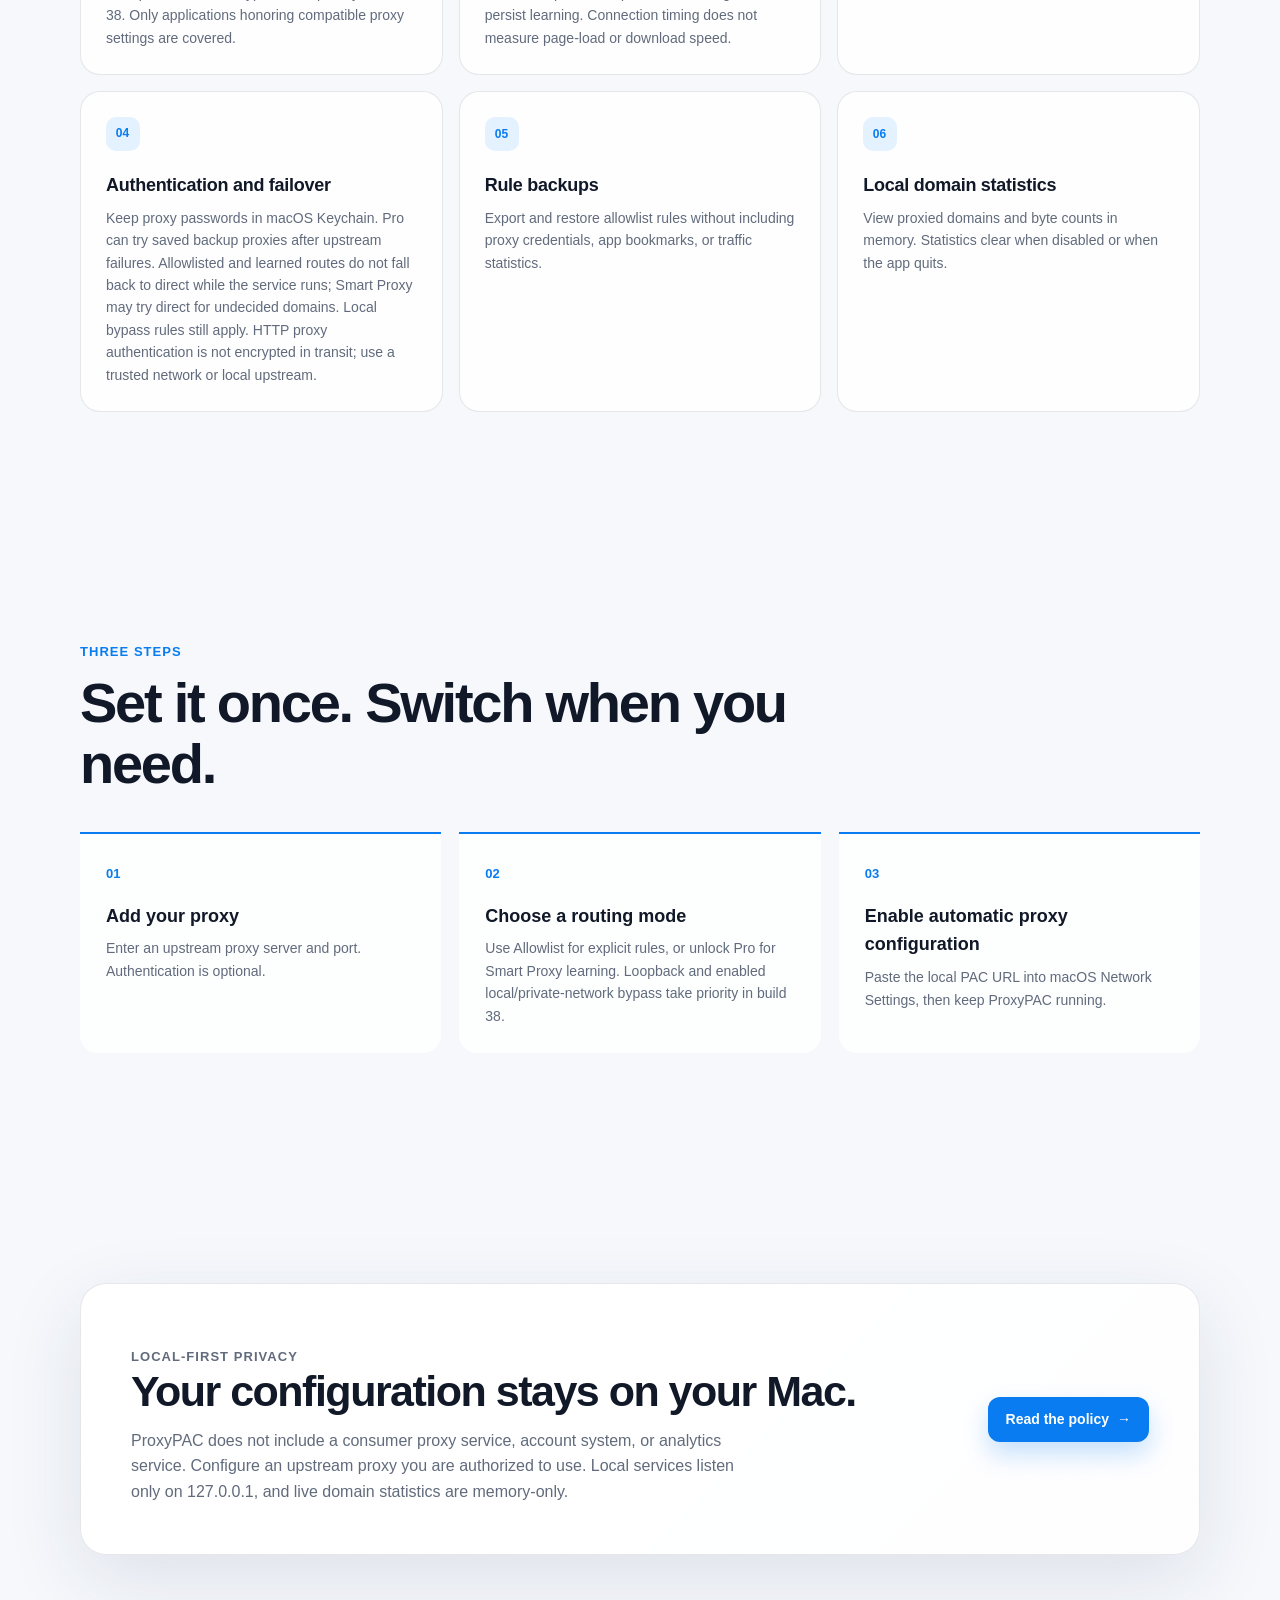
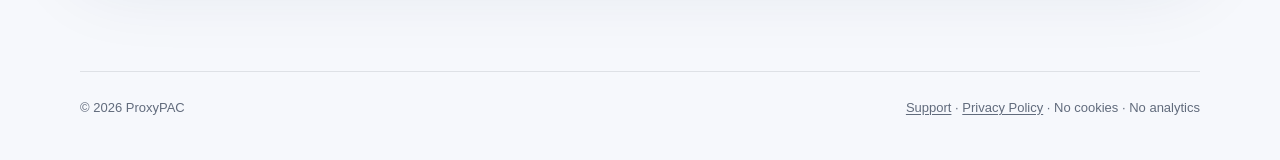
==== commit 26fa8064: "Correct ProxyPAC support and product details for build 38" ====
--- a/proxypac/index.html
+++ b/proxypac/index.html
@@ -187,11 +187,11 @@
       <div>
         <div class="proxy-lockup">
           <img src="/assets/proxypac-icon.svg" alt="ProxyPAC app icon" width="66" height="66">
-          <p><strong>ProxyPAC</strong>macOS 13+ · Native utility</p>
+          <p><strong>ProxyPAC</strong>macOS 15+ · Native utility</p>
         </div>
         <p class="eyebrow">Focused proxy routing</p>
         <h1 class="proxy-title">Route traffic on your terms.</h1>
-        <p class="hero-copy">Route selected domains through a strict allowlist, or let Smart Proxy learn which public destinations need an upstream proxy you control.</p>
+        <p class="hero-copy">Route selected domains through an authorized HTTP proxy, or use optional Pro Smart Proxy learning. No proxy service or VPN is included. Version 1.0.6 build 38 is described below.</p>
         <div class="hero-actions">
           <a class="button primary" href="#how-it-works">How it works <span aria-hidden="true">↓</span></a>
           <a class="button" href="/proxypac/privacy.html">Privacy policy</a>
@@ -219,10 +219,10 @@
       <h2 class="section-title">The routing you need, without a system-wide tunnel.</h2>
       <p class="section-intro">ProxyPAC serves a local PAC file and forwards traffic selected by Allowlist or Smart Proxy routing through proxies that you provide.</p>
       <div class="features-grid">
-        <article class="feature-card"><span class="card-number">01</span><h3>Strict allowlist routing</h3><p>Only domains you add, including their subdomains, use the system PAC proxy. Unmatched traffic remains direct.</p></article>
-        <article class="feature-card"><span class="card-number">02</span><h3>Smart Proxy learning</h3><p>Try unknown public destinations directly, start a proxy probe after an adaptive delay, and remember the proxy only after it successfully carries the request.</p></article>
+        <article class="feature-card"><span class="card-number">01</span><h3>Allowlist routing</h3><p>In Allowlist mode, matching domains and subdomains use your upstream proxy. Other destinations remain direct. Loopback and enabled local/private-network bypass take priority in build 38. Only applications honoring compatible proxy settings are covered.</p></article>
+        <article class="feature-card"><span class="card-number">02</span><h3>Smart Proxy learning</h3><p>Pro uses repeated direct and upstream TLS checks to learn when a proxy is needed or establishes connections significantly faster. One successful proxied request is not enough to persist learning. Connection timing does not measure page-load or download speed.</p></article>
         <article class="feature-card"><span class="card-number">03</span><h3>Fast proxy switching</h3><p>Save multiple upstream proxies and make a new selection effective for new connections immediately.</p></article>
-        <article class="feature-card"><span class="card-number">04</span><h3>Authentication and failover</h3><p>Keep proxy passwords in macOS Keychain and optionally try saved proxies in order without falling back to direct.</p></article>
+        <article class="feature-card"><span class="card-number">04</span><h3>Authentication and failover</h3><p>Keep proxy passwords in macOS Keychain. Pro can try saved backup proxies after upstream failures. Allowlisted and learned routes do not fall back to direct while the service runs; Smart Proxy may try direct for undecided domains. Local bypass rules still apply. HTTP proxy authentication is not encrypted in transit; use a trusted network or local upstream.</p></article>
         <article class="feature-card"><span class="card-number">05</span><h3>Rule backups</h3><p>Export and restore allowlist rules without including proxy credentials, app bookmarks, or traffic statistics.</p></article>
         <article class="feature-card"><span class="card-number">06</span><h3>Local domain statistics</h3><p>View proxied domains and byte counts in memory. Statistics clear when disabled or when the app quits.</p></article>
       </div>
@@ -233,7 +233,7 @@
       <h2 class="section-title">Set it once. Switch when you need.</h2>
       <div class="steps">
         <article class="step"><h3>Add your proxy</h3><p>Enter an upstream proxy server and port. Authentication is optional.</p></article>
-        <article class="step"><h3>Choose a routing mode</h3><p>Use Allowlist for explicit rules, or Smart Proxy to learn which public destinations need the proxy. Allowlisted domains always use it.</p></article>
+        <article class="step"><h3>Choose a routing mode</h3><p>Use Allowlist for explicit rules, or unlock Pro for Smart Proxy learning. Loopback and enabled local/private-network bypass take priority in build 38.</p></article>
         <article class="step"><h3>Enable automatic proxy configuration</h3><p>Paste the local PAC URL into macOS Network Settings, then keep ProxyPAC running.</p></article>
       </div>
     </section>
@@ -243,7 +243,7 @@
         <div>
           <p class="section-kicker">Local-first privacy</p>
           <h2>Your configuration stays on your Mac.</h2>
-          <p>ProxyPAC has no developer-operated analytics, account system, or traffic server. Local services listen only on 127.0.0.1, and live domain statistics are memory-only.</p>
+          <p>ProxyPAC does not include a consumer proxy service, account system, or analytics service. Configure an upstream proxy you are authorized to use. Local services listen only on 127.0.0.1, and live domain statistics are memory-only.</p>
         </div>
         <a class="button primary" href="/proxypac/privacy.html">Read the policy <span aria-hidden="true">→</span></a>
       </div>
